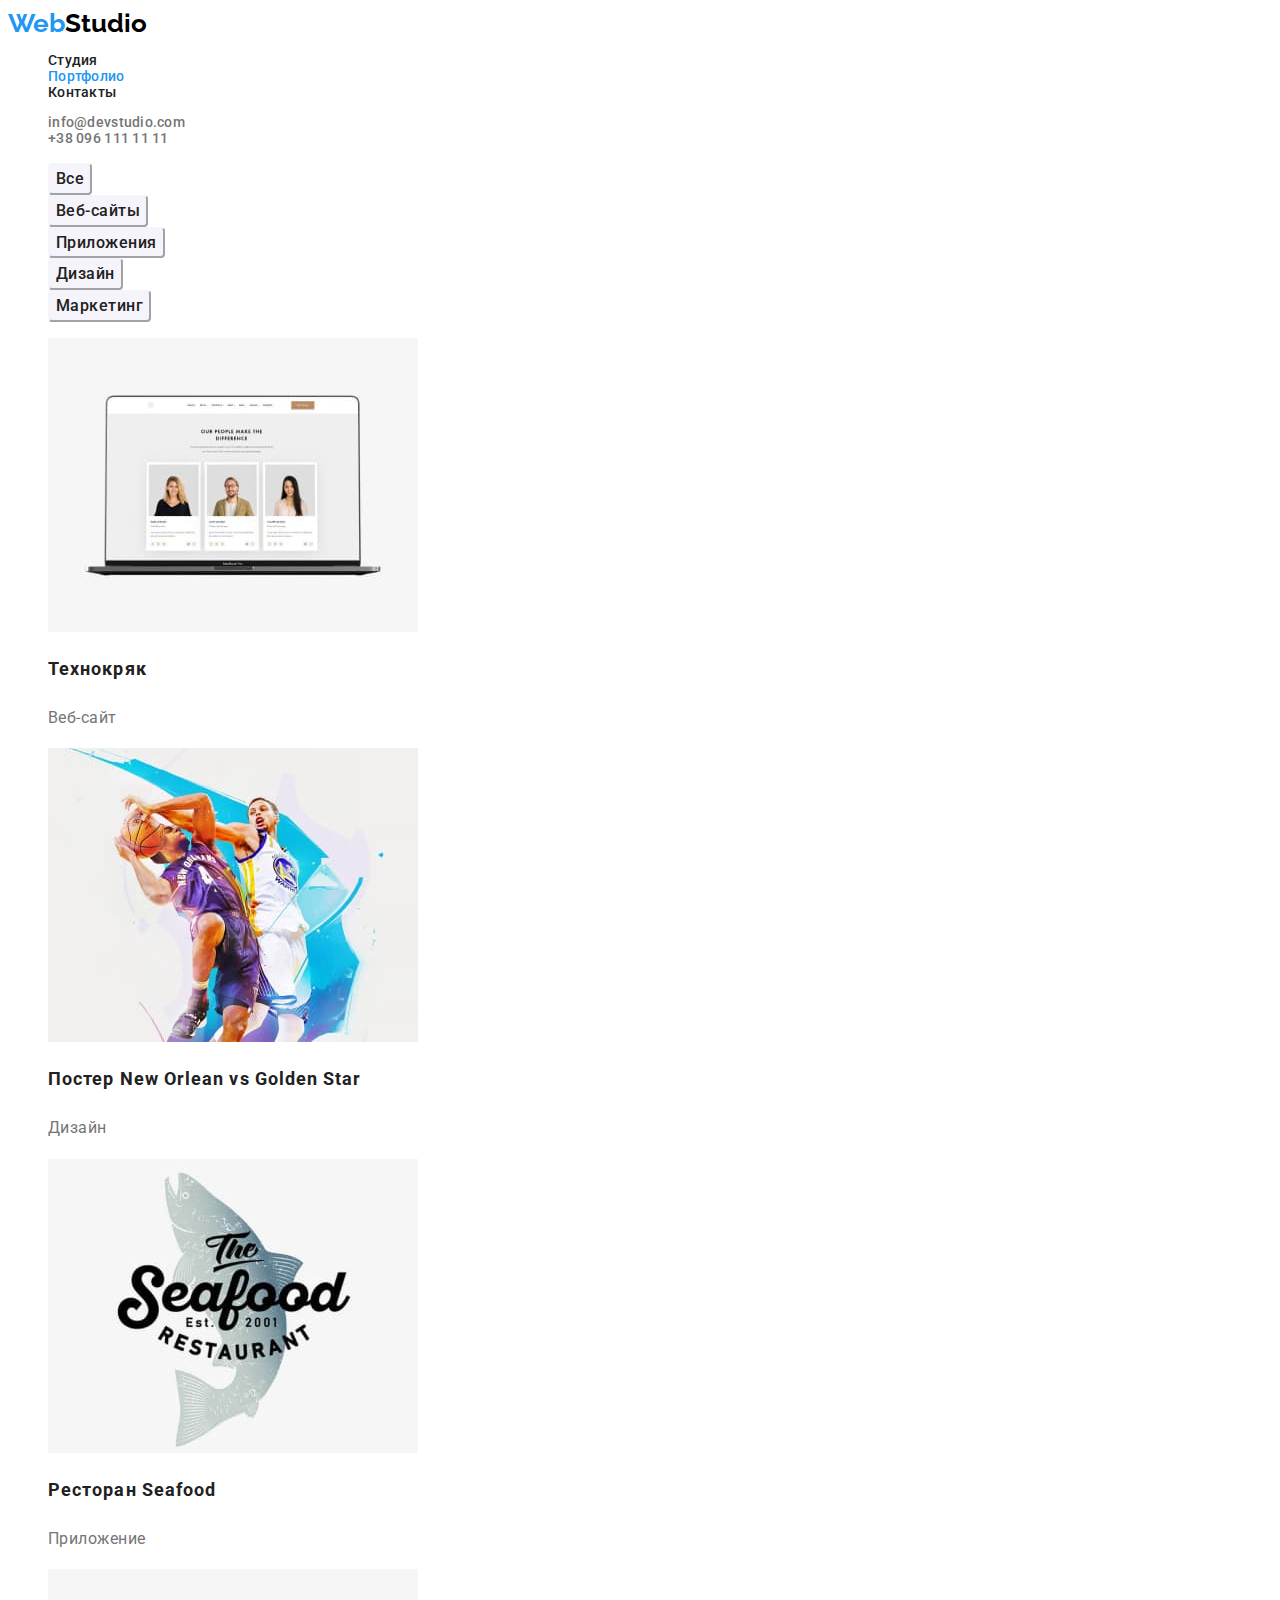
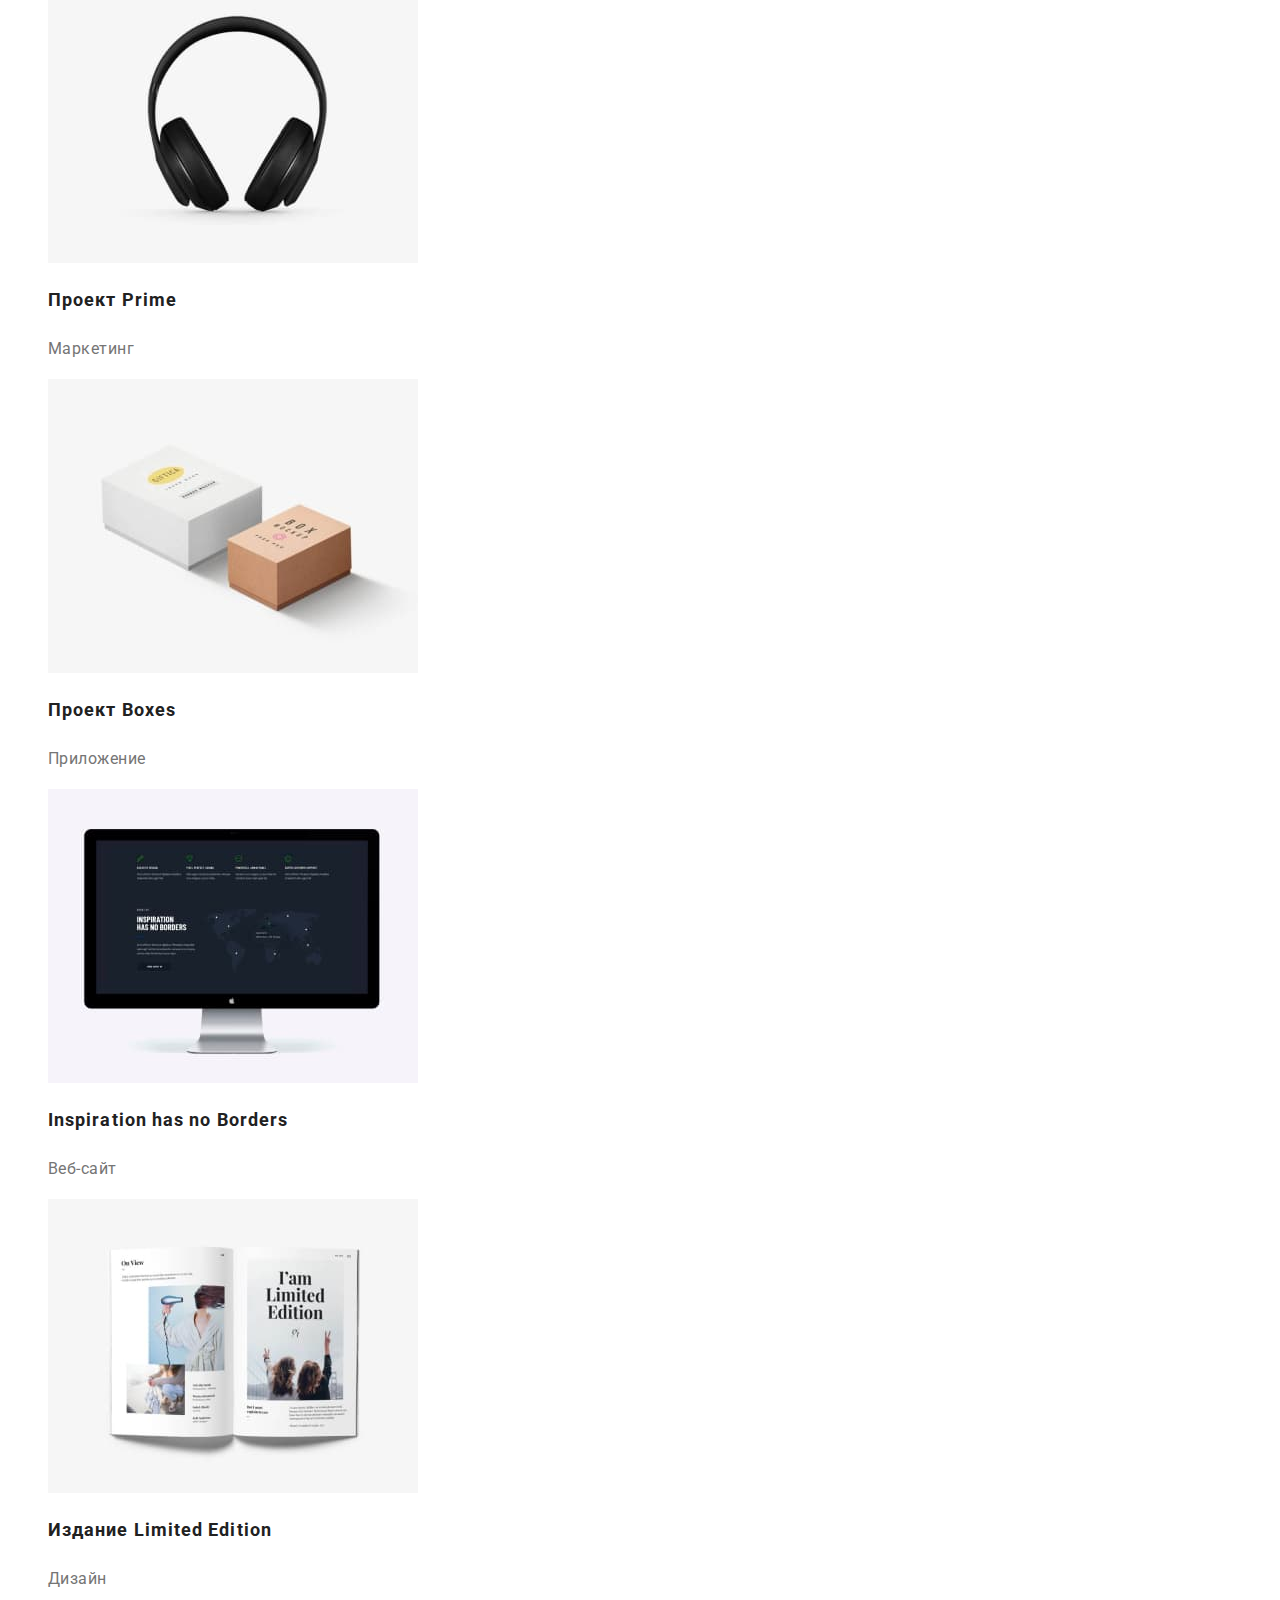
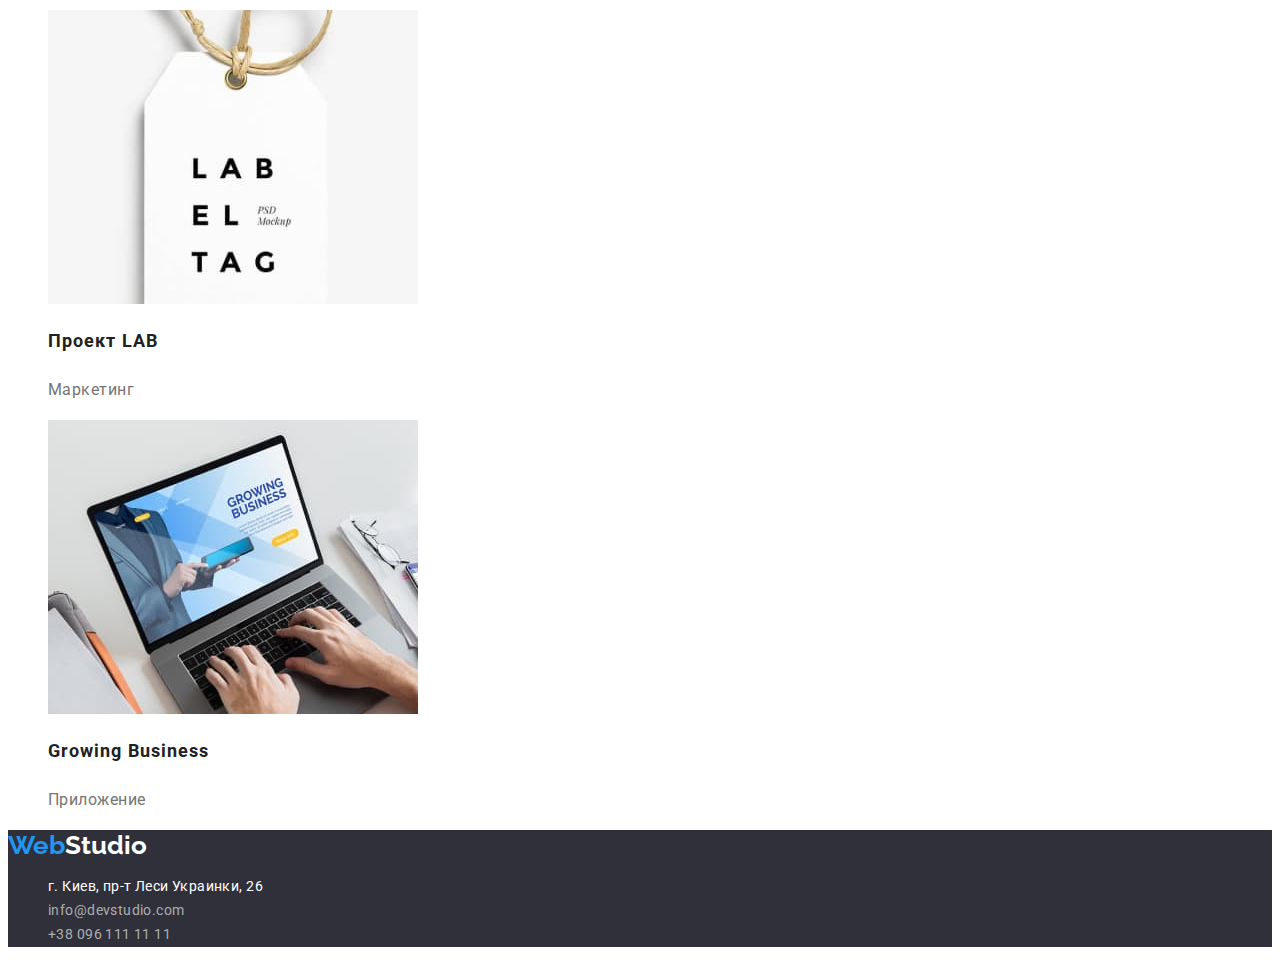
==== portfolio.html @ 6bfc83f3 "1" ====
<!DOCTYPE html>
<html lang="ru">
<head>
    <meta charset="UTF-8">
    <meta http-equiv="X-UA-Compatible" content="IE=edge">
    <meta name="viewport" content="width=device-width, initial-scale=1.0">
    <link rel="preconnect" href="https://fonts.googleapis.com">
    <link rel="preconnect" href="https://fonts.gstatic.com" crossorigin>
    <link href="https://fonts.googleapis.com/css2?family=Raleway:wght@700&family=Roboto:wght@400;500;700;900&display=swap" rel="stylesheet">
    <link rel="stylesheet" href="./css/styles.css"/>
    <title>Студия</title>
</head>
<body>
    <!--Сосздаем шапку-->
    <header class="header">
        <nav>
            <a class="logo logo-nav" lang="en" href="./index.html"><span class="logo-color">Web</span>Studio </a>
            <ul class="menu-nav">
                <li class="list"> <a class="link-menu-nav link" href="./index.html">Студия</a></li>
                <li class="list"> <a class="link-menu-nav link active" href="./portfolio.html">Портфолио</a></li>
                <li class="list"> <a class="link-menu-nav link" href="">Контакты</a></li>
            </ul>
        </nav>
        <ul class="mail-tel-header">
            <li class="list"><a class="link-mth link" href="mailto:info@devstudio.com">info@devstudio.com</a></li>
            <li class="list"><a class="link-mth link" href="tel:+380961111111">+38 096 111 11 11</a></li>
        </ul>  
    </header>

    <!--Основная часть-->
    <main>
        <section>
            <ul>
                <li class="list">
                    <button class="button" type="button">Все</button>
                </li>
                <li class="list">
                    <button class="button" type="button">Веб-сайты</button>
                </li>
                <li class="list">
                    <button class="button" type="button">Приложения</button>
                </li>
                <li class="list">
                    <button class="button" type="button">Дизайн</button>
                </li>
                <li class="list">
                    <button class="button" type="button">Маркетинг</button>
                </li>
            </ul>
            <h1 hidden>Портфолио</h1>
            <ul>
                <li class="list">
                    <img src="./images/img_1.jpg" alt="Игорь дизайнер" width="370">
                    <h2 class="title-portfolio-list">
                        Технокряк
                    </h2>
                    <p class="description">
                        Веб-сайт
                    </p>
                </li>
                <li class="list">
                    <img src="./images/img_2.jpg" alt="Игорь дизайнер" width="370">
                    <h2 class="title-portfolio-list">
                        Постер New Orlean vs Golden Star
                    </h2>
                    <p class="description">
                        Дизайн
                    </p>
                </li>
                <li class="list">
                    <img src="./images/img_3.jpg" alt="Игорь дизайнер" width="370">
                    <h2 class="title-portfolio-list">
                        Ресторан Seafood
                    </h2>
                    <p class="description">
                        Приложение
                    </p>
                </li>
                <li class="list">
                    <img src="./images/img_4.jpg" alt="Игорь дизайнер" width="370">
                    <h2 class="title-portfolio-list">
                        Проект Prime
                    </h2>
                    <p class="description">
                        Маркетинг
                    </p>
                </li>
                <li class="list">
                    <img src="./images/img_5.jpg" alt="Игорь дизайнер" width="370">
                    <h2 class="title-portfolio-list">
                        Проект Boxes
                    </h2>
                    <p class="description">
                        Приложение
                    </p>
                </li>
                <li class="list">
                    <img src="./images/img_6.jpg" alt="Игорь дизайнер" width="370">
                    <h2 class="title-portfolio-list">
                        Inspiration has no Borders
                    </h2>
                    <p class="description">
                        Веб-сайт
                    </p>
                </li>
                <li class="list">
                    <img src="./images/img_7.jpg" alt="Игорь дизайнер" width="370">
                    <h2 class="title-portfolio-list">
                        Издание Limited Edition
                    </h2>
                    <p class="description">
                        Дизайн
                    </p>
                </li>
                <li class="list">
                    <img src="./images/img_8.jpg" alt="Игорь дизайнер" width="370">
                    <h2 class="title-portfolio-list">
                        Проект LAB
                    </h2>
                    <p class="description">
                        Маркетинг
                    </p>
                </li>
                <li class="list">
                    <img src="./images/img_9.jpg" alt="Игорь дизайнер" width="370">
                    <h2 class="title-portfolio-list">
                        Growing Business
                    </h2>
                    <p class="description">
                        Приложение
                    </p>
                </li>
            </ul>
        </section>
    </main>

    <!--Подвал-->
    <footer class="footer">
        <a class="logo logo-footer" lang="en" href="./index.html"><span class="logo-color">Web</span>Studio </a>
        <address class="adress">
            <ul>
                <li class="list"><a class="link" href="https://goo.gl/maps/QvZ3WTDbZdHb9SWs6" target="_blank">г. Киев, пр-т Леси Украинки, 26</a></li>
                <li class="list footer-mail-tel"><a class="link" href="mailto:info@devstudio.com">info@devstudio.com</a></li>
                <li class="list footer-mail-tel"><a class="link" href="tel:+380961111111">+38 096 111 11 11</a></li>
            </ul>
        </address>
    </footer>
    
</body>
</html>
---- css/styles.css ----
:root{
    --text-color: #757575;
    --background-color:#F5F4FA;
    --header-background-color:#FFFFFF;
    --hero-background-color:#2F303A;
    --footer-background-color:#2F303A;
    --title-text-color: #212121;
    --name-text-color: #212121;
    --logo-blue-color:#2196F3;
    --logo-black-color:#000000;
    --logo-white-color: #ffffff;
    --active-color:#2196F3;
    --background-button-color-blue: #2196F3;
    --background-button-color: #F5F4FA;
    --text-button-color: #ffffff;
    --text-footer-color: #ffffff;
    --text-footer-tel-mail-color: #ffffff9c;

    --main-font: Roboto, sans-serif;
    --logo-font: Raleway, sans-serif;
}

body{
    font-family: var(--main-font, 'Verdana', sans-serif);
  /*----------------------------------------*/
    color: var(--text-color, black);
}


.link{
    color: inherit;
    text-decoration: none;
}   
.list{
    list-style: none;  
}
.logo{
    font-family: var(--logo-font, sans-serif);
    font-weight: 700;
    font-size: 26px;
    line-height: 1.19;
    letter-spacing: 0.03;
    text-decoration: none;
}
.logo-color{
    color: var(--logo-blue-color, blue);
}
.container{
    margin:0 auto;
    width: 1200px;
    
}
/*---------------HEADER------------------------------------------*/

.logo-nav{
    color: var(--logo-black-color, black);
}
.menu-nav{
    font-family: var(--main-font, sans-serif); 
    font-weight: 500;
    font-size: 14px;
    line-height: 1.14;
    letter-spacing: 0.02em;
    color: var(--title-text-color, black);
}
.mail-tel-header{
    font-family: var(--main-font, sans-serif);
    font-weight: 500;
    font-size: 14px;
    line-height: 1.14;
    letter-spacing: 0.02em;
}
.link-menu-nav:hover,
.link-menu-nav:focus{
    color: var(--active-color, blue);
}
.link-mth:hover{
    color: var(--active-color, blue);
}
.active{
    color: var(--active-color, blue);
}

/*---------------HEADER------------------------------------------*/


/*---------------MAIN-INDEX-----------------------------------------*/
.hero{
    background-color: var(--hero-background-color);
}
.title-hero{
    font-family: var(--main-font, sans-serif);
    font-style: normal;
    font-weight: 900;
    font-size: 44px;
    line-height: 1.36;
    letter-spacing: 0.06em;
    text-transform: uppercase;
    color: var(--logo-white-color, white);
}
.button-hero{
    font-family: var(--main-font, sans-serif);
    font-style: normal;
    font-weight:700;
    font-size: 16px;
    line-height:1.87;
    letter-spacing: 0.06em;
    background-color: var(--background-button-color-blue, blue);
    color: var(--text-button-color, white);
    border-color:  var(--background-button-color-blue, blue);
    border-radius: 4px;
    cursor:pointer;
}
.title-about-uns{
    font-family: var(--main-font, sans-serif);
    font-style: normal;
    font-size: 14px;
    font-height: 1.14;
    letter-spacing: 0.03em;
    text-transform: uppercase;
    color:var(--title-text-color, black);
}
.text-about-uns{
    font-family:var(--main-font,sans-serif);
    font-size: 14px;
    line-height: 1.71;
    letter-spacing: 0.03em;
}
.title-services{
    font-family: var(--main-font, sans-serif);
    font-style: normal;
    font-size: 36px;
    line-height:1.16;
    letter-spacing: 0.03em;
    color:var(--title-text-color, black);
}
.our-team{
    background:var(--background-color, grey);
}
.title-our-team{
    font-family: var(--main-font, sans-serif);
    font-style: normal;
    font-size: 36px;
    line-height: 1.16;
    letter-spacing: 0.03em;
    color:var(--title-text-color, black);
}
.specialist-name{
    font-family: var(--main-font, sans-serif);
    font-style: normal;
    font-weight: 500;
    font-size: 16px;
    line-height: 1.18;
    letter-spacing: 0.03em;
    color:var(--name-text-color, black);
}
.specialist{
    font-family:  var(--main-font, sans-serif);
    font-size: 16px;
    line-height: 1.18;
    letter-spacing: 0.03em;
}
/*---------------MAIN-INDEX--------------------------------------*/


/*---------------MAIN-PORTFOLIO----------------------------------*/
.button{
    font-family:var(--main-font,sans-serif);
    font-style:normal;
    font-weight:500;
    font-size:16px;
    line-height:1.62;
    letter-spacing:0.03em;
    color:var(--title-text-color,black);
    background-color:var(--background-button-color, grey);
    border-color: var(--background-button-color, grey);
    border-radius: 4px;
    cursor:pointer;
}
.button:hover,
.button:focus{
    background-color:var(--active-color, blue);
    color:var(--text-button-color,white);
    border-color:var(--active-color, blue);
}
.title-portfolio-list{
    font-family:var(--main-font,sans-serif);
    font-style: normal;
    font-size: 18px;
    line-height: 2;
    letter-spacing: 0.06em;
    color: var(--title-text-color, black);
}
.description{
    font-family:var(--main-font,sans-serif);
    font-size: 16px;
    line-height: 1.83;
    letter-spacing: 0.03em;
}

/*---------------MAIN-PORTFOLIO----------------------------------*/
 

/*---------------FOOTER------------------------------------------*/
.footer{
    background-color: var(--footer-background-color);
}
.logo-footer{
    color: var(--logo-white-color, white);
}
.adress{
    font-family:  var(--main-font, sans-serif);
    font-style: normal;
    font-weight: 400;
    font-size: 14px;
    line-height: 1.71;
    letter-spacing: 0.03em;
    color:var(--text-footer-color, white);
}
.footer-mail-tel{
    color: var(--text-footer-tel-mail-color);
}
.footer-mail-tel:hover{
    color: var(--active-color, blue);
}
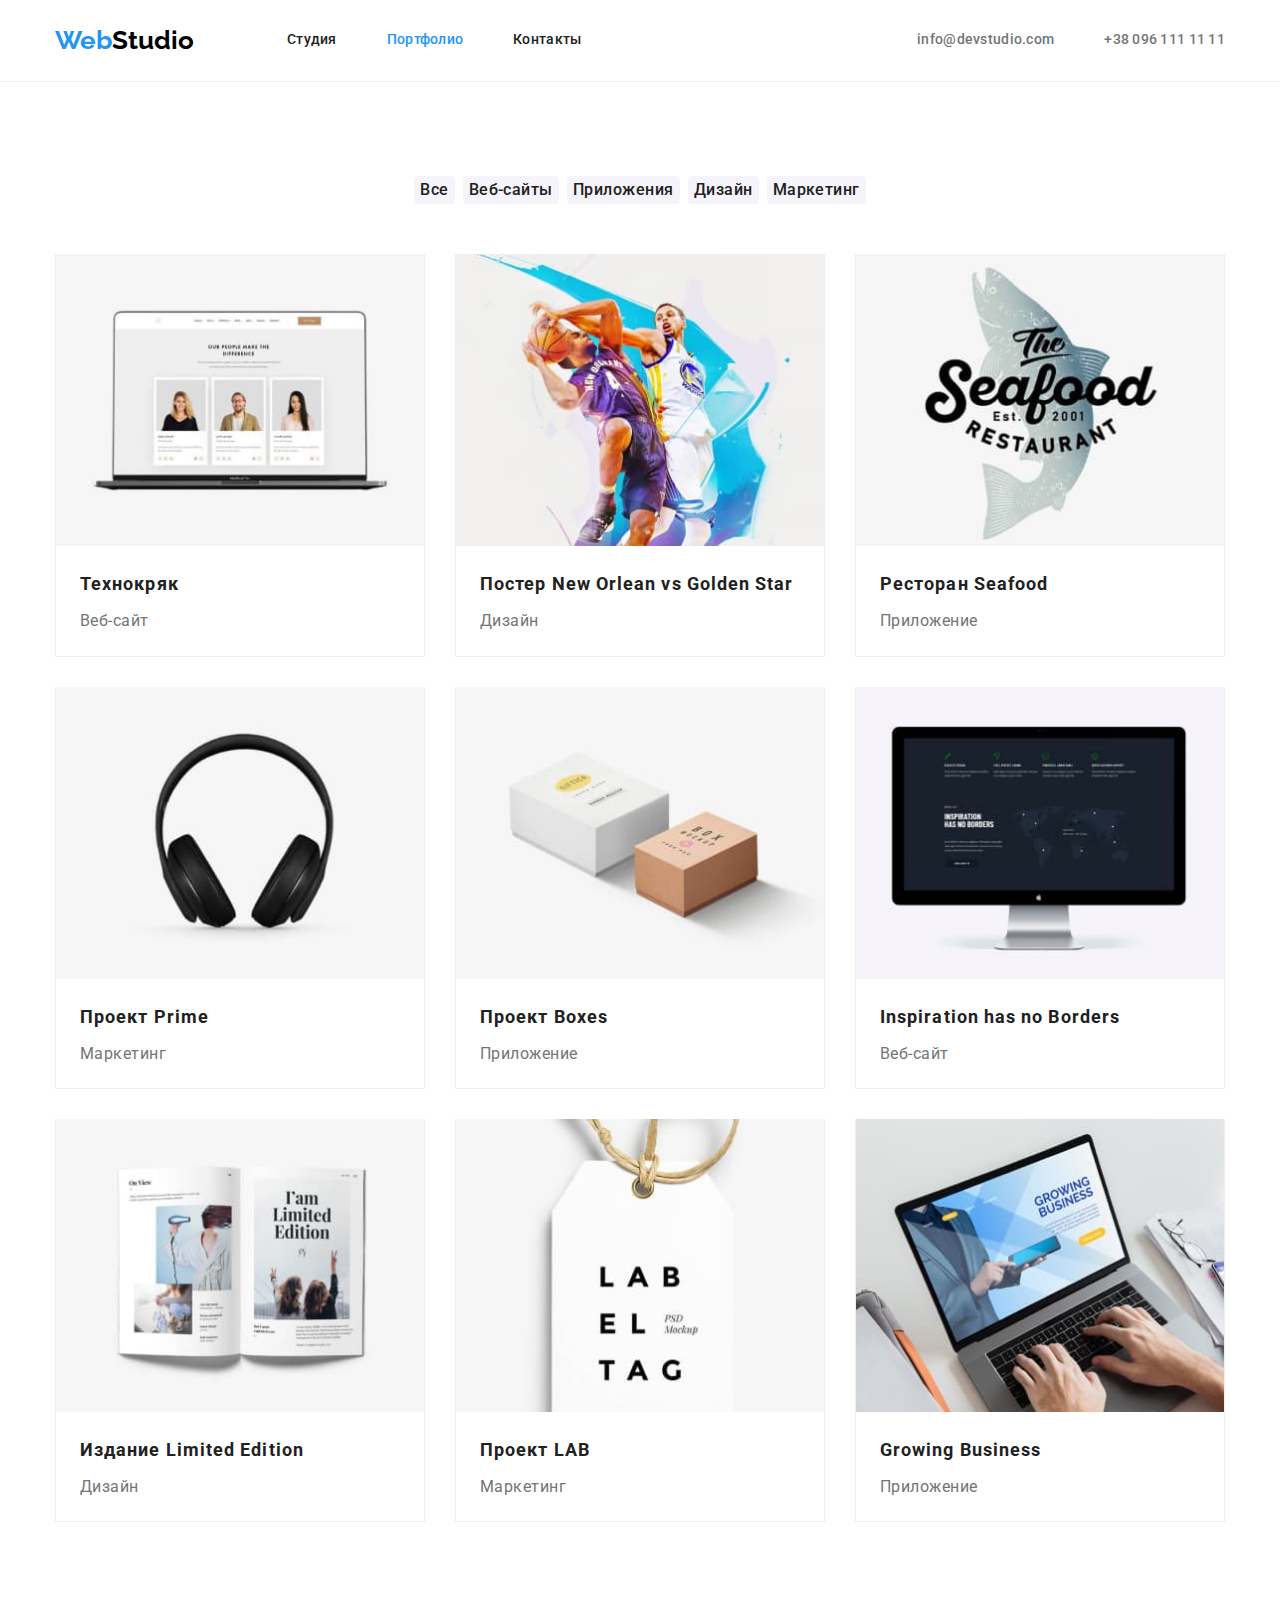
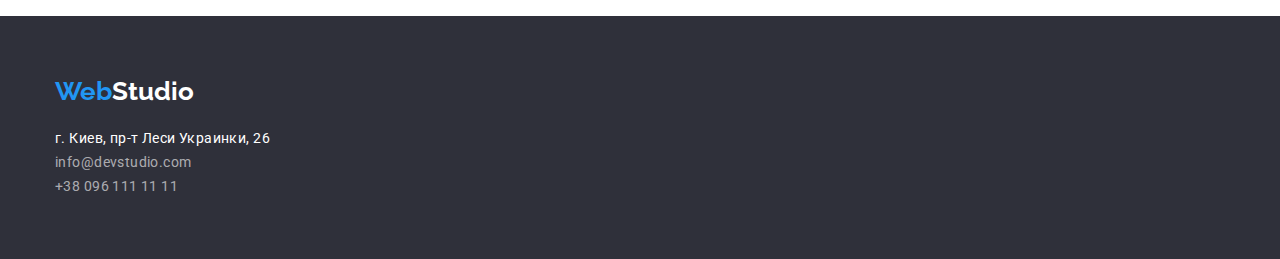
==== commit 4789bab6: "finish" ====
--- a/portfolio.html
+++ b/portfolio.html
@@ -6,6 +6,7 @@
     <meta name="viewport" content="width=device-width, initial-scale=1.0">
     <link rel="preconnect" href="https://fonts.googleapis.com">
     <link rel="preconnect" href="https://fonts.gstatic.com" crossorigin>
+    <link rel="stylesheet" href="./css/modern-normalize.css">
     <link href="https://fonts.googleapis.com/css2?family=Raleway:wght@700&family=Roboto:wght@400;500;700;900&display=swap" rel="stylesheet">
     <link rel="stylesheet" href="./css/styles.css"/>
     <title>Студия</title>
@@ -13,137 +14,161 @@
 <body>
     <!--Сосздаем шапку-->
     <header class="header">
-        <nav>
-            <a class="logo logo-nav" lang="en" href="./index.html"><span class="logo-color">Web</span>Studio </a>
-            <ul class="menu-nav">
-                <li class="list"> <a class="link-menu-nav link" href="./index.html">Студия</a></li>
-                <li class="list"> <a class="link-menu-nav link active" href="./portfolio.html">Портфолио</a></li>
-                <li class="list"> <a class="link-menu-nav link" href="">Контакты</a></li>
+        <div class="container header-container">
+            <nav class="navigation">
+                <a class="logo logo-nav" lang="en" href="./index.html"><span class="logo-color">Web</span>Studio </a>
+                <ul class="menu-nav list">
+                    <li class="header-nav-item"> <a class="link-menu-nav link" href="./index.html">Студия</a></li>
+                    <li class="header-nav-item"> <a class="link-menu-nav link active" href="./portfolio.html">Портфолио</a></li>
+                    <li class="header-nav-item"> <a class="link-menu-nav link" href="#contact">Контакты</a></li>
+                </ul>
+            </nav>
+            <ul class="mail-tel-header list">
+                <li class="header-item"><a class="link-mth link" href="mailto:info@devstudio.com">info@devstudio.com</a></li>
+                <li class="header-item"><a class="link-mth link" href="tel:+380961111111">+38 096 111 11 11</a></li>
             </ul>
-        </nav>
-        <ul class="mail-tel-header">
-            <li class="list"><a class="link-mth link" href="mailto:info@devstudio.com">info@devstudio.com</a></li>
-            <li class="list"><a class="link-mth link" href="tel:+380961111111">+38 096 111 11 11</a></li>
-        </ul>  
+        </div>  
     </header>
 
     <!--Основная часть-->
     <main>
-        <section>
-            <ul>
-                <li class="list">
-                    <button class="button" type="button">Все</button>
-                </li>
-                <li class="list">
-                    <button class="button" type="button">Веб-сайты</button>
-                </li>
-                <li class="list">
-                    <button class="button" type="button">Приложения</button>
-                </li>
-                <li class="list">
-                    <button class="button" type="button">Дизайн</button>
-                </li>
-                <li class="list">
-                    <button class="button" type="button">Маркетинг</button>
-                </li>
-            </ul>
-            <h1 hidden>Портфолио</h1>
-            <ul>
-                <li class="list">
-                    <img src="./images/img_1.jpg" alt="Игорь дизайнер" width="370">
-                    <h2 class="title-portfolio-list">
-                        Технокряк
-                    </h2>
-                    <p class="description">
-                        Веб-сайт
-                    </p>
-                </li>
-                <li class="list">
-                    <img src="./images/img_2.jpg" alt="Игорь дизайнер" width="370">
-                    <h2 class="title-portfolio-list">
-                        Постер New Orlean vs Golden Star
-                    </h2>
-                    <p class="description">
-                        Дизайн
-                    </p>
-                </li>
-                <li class="list">
-                    <img src="./images/img_3.jpg" alt="Игорь дизайнер" width="370">
-                    <h2 class="title-portfolio-list">
-                        Ресторан Seafood
-                    </h2>
-                    <p class="description">
-                        Приложение
-                    </p>
-                </li>
-                <li class="list">
-                    <img src="./images/img_4.jpg" alt="Игорь дизайнер" width="370">
-                    <h2 class="title-portfolio-list">
-                        Проект Prime
-                    </h2>
-                    <p class="description">
-                        Маркетинг
-                    </p>
-                </li>
-                <li class="list">
-                    <img src="./images/img_5.jpg" alt="Игорь дизайнер" width="370">
-                    <h2 class="title-portfolio-list">
-                        Проект Boxes
-                    </h2>
-                    <p class="description">
-                        Приложение
-                    </p>
-                </li>
-                <li class="list">
-                    <img src="./images/img_6.jpg" alt="Игорь дизайнер" width="370">
-                    <h2 class="title-portfolio-list">
-                        Inspiration has no Borders
-                    </h2>
-                    <p class="description">
-                        Веб-сайт
-                    </p>
-                </li>
-                <li class="list">
-                    <img src="./images/img_7.jpg" alt="Игорь дизайнер" width="370">
-                    <h2 class="title-portfolio-list">
-                        Издание Limited Edition
-                    </h2>
-                    <p class="description">
-                        Дизайн
-                    </p>
-                </li>
-                <li class="list">
-                    <img src="./images/img_8.jpg" alt="Игорь дизайнер" width="370">
-                    <h2 class="title-portfolio-list">
-                        Проект LAB
-                    </h2>
-                    <p class="description">
-                        Маркетинг
-                    </p>
-                </li>
-                <li class="list">
-                    <img src="./images/img_9.jpg" alt="Игорь дизайнер" width="370">
-                    <h2 class="title-portfolio-list">
-                        Growing Business
-                    </h2>
-                    <p class="description">
-                        Приложение
-                    </p>
-                </li>
-            </ul>
+        <section class="portfolio">
+            <div class="container">
+                <ul class="btn-list list">
+                    <li class="btn">
+                        <button class="button" type="button">Все</button>
+                    </li>
+                    <li class="btn">
+                        <button class="button" type="button">Веб-сайты</button>
+                    </li>
+                    <li class="btn">
+                        <button class="button" type="button">Приложения</button>
+                    </li>
+                    <li class="btn">
+                        <button class="button" type="button">Дизайн</button>
+                    </li>
+                    <li class="btn">
+                        <button class="button" type="button">Маркетинг</button>
+                    </li>
+                </ul>
+                <h1 hidden>Портфолио</h1>
+                <ul class="portfolio-list list">
+                    <li class="portfolio-list-item">
+                        <img src="./images/img_1.jpg" alt="Игорь дизайнер" width="370">
+                        <div class="thumb-portfolio">
+                            <h2 class="title-portfolio-list">
+                                Технокряк
+                            </h2>
+                            <p class="description">
+                                Веб-сайт
+                            </p>
+                        </div>
+                    </li>
+                    <li class="portfolio-list-item">
+                        <img src="./images/img_2.jpg" alt="Игорь дизайнер" width="370">
+                        <div class="thumb-portfolio">
+                            <h2 class="title-portfolio-list">
+                                Постер New Orlean vs Golden Star
+                            </h2>
+                            <p class="description">
+                                Дизайн
+                            </p>
+                        </div>
+                    </li>
+                    <li class="portfolio-list-item">
+                        <img src="./images/img_3.jpg" alt="Игорь дизайнер" width="370">
+                        <div class="thumb-portfolio">
+                            <h2 class="title-portfolio-list">
+                                Ресторан Seafood
+                            </h2>
+                            <p class="description">
+                                Приложение
+                            </p>
+                        </div>
+                    </li>
+                    <li class="portfolio-list-item">
+                        <img src="./images/img_4.jpg" alt="Игорь дизайнер" width="370">
+                        <div class="thumb-portfolio">
+                            <h2 class="title-portfolio-list">
+                                Проект Prime
+                            </h2>
+                            <p class="description">
+                                Маркетинг
+                            </p>
+                        </div>
+                    </li>
+                    <li class="portfolio-list-item">
+                        <img src="./images/img_5.jpg" alt="Игорь дизайнер" width="370">
+                        <div class="thumb-portfolio">
+                            <h2 class="title-portfolio-list">
+                                Проект Boxes
+                            </h2>
+                            <p class="description">
+                                Приложение
+                            </p>
+                        </div>
+                    </li>
+                    <li class="portfolio-list-item">
+                        <img src="./images/img_6.jpg" alt="Игорь дизайнер" width="370">
+                        <div class="thumb-portfolio">
+                            <h2 class="title-portfolio-list">
+                                Inspiration has no Borders
+                            </h2>
+                            <p class="description">
+                                Веб-сайт
+                            </p>
+                        </div>
+                    </li>
+                    <li class="portfolio-list-item">
+                        <img src="./images/img_7.jpg" alt="Игорь дизайнер" width="370">
+                        <div class="thumb-portfolio">
+                            <h2 class="title-portfolio-list">
+                                Издание Limited Edition
+                            </h2>
+                            <p class="description">
+                                Дизайн
+                            </p>
+                        </div>
+                    </li>
+                    <li class="portfolio-list-item">
+                        <img src="./images/img_8.jpg" alt="Игорь дизайнер" width="370">
+                        <div class="thumb-portfolio">
+                            <h2 class="title-portfolio-list">
+                                Проект LAB
+                            </h2>
+                            <p class="description">
+                                Маркетинг
+                            </p>
+                        </div>
+                    </li>
+                    <li class="portfolio-list-item">
+                        <img src="./images/img_9.jpg" alt="Игорь дизайнер" width="370">
+                        <div class="thumb-portfolio">
+                            <h2 class="title-portfolio-list">
+                                Growing Business
+                            </h2>
+                            <p class="description">
+                                Приложение
+                            </p>
+                        </div>
+                    </li>
+                </ul>
+            </div>
         </section>
     </main>
 
     <!--Подвал-->
     <footer class="footer">
-        <a class="logo logo-footer" lang="en" href="./index.html"><span class="logo-color">Web</span>Studio </a>
-        <address class="adress">
-            <ul>
-                <li class="list"><a class="link" href="https://goo.gl/maps/QvZ3WTDbZdHb9SWs6" target="_blank">г. Киев, пр-т Леси Украинки, 26</a></li>
-                <li class="list footer-mail-tel"><a class="link" href="mailto:info@devstudio.com">info@devstudio.com</a></li>
-                <li class="list footer-mail-tel"><a class="link" href="tel:+380961111111">+38 096 111 11 11</a></li>
-            </ul>
-        </address>
+        <div class="container">
+            <a class="logo logo-footer" lang="en" href="./index.html"><span class="logo-color">Web</span>Studio </a>
+            <address class="adress">
+                <ul class="footer-list list" id="contact">
+                    <li class="footer-item"><a class="link" href="https://goo.gl/maps/QvZ3WTDbZdHb9SWs6" target="_blank">г. Киев, пр-т Леси Украинки, 26</a></li>
+                    <li class="footer-item footer-mail-tel"><a class="link" href="mailto:info@devstudio.com">info@devstudio.com</a></li>
+                    <li class="footer-item footer-mail-tel"><a class="link" href="tel:+380961111111">+38 096 111 11 11</a></li>
+                </ul>
+            </address>
+        </div>
     </footer>
     
 </body>
--- a/css/styles.css
+++ b/css/styles.css
@@ -2,6 +2,8 @@
     --text-color: #757575;
     --background-color:#F5F4FA;
     --header-background-color:#FFFFFF;
+    --header-border:#ECECEC;
+    --portfolio-border:#EEEEEE;
     --hero-background-color:#2F303A;
     --footer-background-color:#2F303A;
     --title-text-color: #212121;
@@ -25,8 +27,25 @@
   /*----------------------------------------*/
     color: var(--text-color, black);
 }
-
-
+h1,h2,h3,h4,h5,h6,p{
+    margin: 0;
+}
+ul{
+    margin: 0;
+    padding: 0;
+}
+img{
+    display: block;
+    height: auto;
+    max-width: 100%;
+}
+.container{
+   padding-left: 15px;
+   padding-right: 15px;
+    width: 1200px;
+    margin: 0 auto;
+    
+}
 .link{
     color: inherit;
     text-decoration: none;
@@ -41,26 +60,39 @@
     line-height: 1.19;
     letter-spacing: 0.03;
     text-decoration: none;
+    margin-right: 93px;
 }
 .logo-color{
     color: var(--logo-blue-color, blue);
 }
-.container{
-    margin:0 auto;
-    width: 1200px;
-    
-}
+
 /*---------------HEADER------------------------------------------*/
-
+.header{
+    padding: 25px 0;
+    border-bottom: var(--header-border) solid 1px;
+}
 .logo-nav{
     color: var(--logo-black-color, black);
 }
+.header-container{
+    display: flex;
+    align-items: center;
+}
+.navigation{
+    display: flex;
+    align-items: center;
+}
+.header-nav-item:not(:last-child){
+    margin-right: 50px;
+}
+
 .menu-nav{
     font-family: var(--main-font, sans-serif); 
     font-weight: 500;
     font-size: 14px;
     line-height: 1.14;
     letter-spacing: 0.02em;
+    display: flex;
     color: var(--title-text-color, black);
 }
 .mail-tel-header{
@@ -69,7 +101,13 @@
     font-size: 14px;
     line-height: 1.14;
     letter-spacing: 0.02em;
-}
+    display: flex;
+    margin-left: auto;
+}
+.header-item:not(:first-child){
+    margin-left: 50px;
+}
+
 .link-menu-nav:hover,
 .link-menu-nav:focus{
     color: var(--active-color, blue);
@@ -86,7 +124,13 @@
 
 /*---------------MAIN-INDEX-----------------------------------------*/
 .hero{
+    padding-top: 200px;
+    padding-bottom: 280px;
     background-color: var(--hero-background-color);
+}
+.hero-container{
+    display: flex;
+flex-direction: column;
 }
 .title-hero{
     font-family: var(--main-font, sans-serif);
@@ -97,6 +141,7 @@
     letter-spacing: 0.06em;
     text-transform: uppercase;
     color: var(--logo-white-color, white);
+text-align: center;
 }
 .button-hero{
     font-family: var(--main-font, sans-serif);
@@ -107,9 +152,16 @@
     letter-spacing: 0.06em;
     background-color: var(--background-button-color-blue, blue);
     color: var(--text-button-color, white);
-    border-color:  var(--background-button-color-blue, blue);
     border-radius: 4px;
     cursor:pointer;
+    width: 200px;
+align-self: center;
+margin-top: 30px;
+border: none;
+   
+}
+.about-uns{
+    padding: 94px 0;
 }
 .title-about-uns{
     font-family: var(--main-font, sans-serif);
@@ -125,6 +177,17 @@
     font-size: 14px;
     line-height: 1.71;
     letter-spacing: 0.03em;
+    margin-top: 10px;
+}
+.about-list{
+    display: flex;
+}
+.about-item:not(:last-child){
+    margin-right: 30px;
+}
+
+.services{
+    padding-bottom: 94px;
 }
 .title-services{
     font-family: var(--main-font, sans-serif);
@@ -132,9 +195,19 @@
     font-size: 36px;
     line-height:1.16;
     letter-spacing: 0.03em;
+    text-align: center;
     color:var(--title-text-color, black);
 }
+.services-list{
+    display: flex;
+    margin-top: 50px;
+}
+.services-item:not(:last-child){
+    margin-right: 30px;
+}
+
 .our-team{
+   padding: 94px 0 ;
     background:var(--background-color, grey);
 }
 .title-our-team{
@@ -143,7 +216,27 @@
     font-size: 36px;
     line-height: 1.16;
     letter-spacing: 0.03em;
+    text-align: center;
     color:var(--title-text-color, black);
+}
+.team-list{
+    display: flex;
+    margin-top: 50px;
+    text-align: center;
+       
+}
+.team-item{
+    border-right:var(--portfolio-border) 1px solid ;
+    border-left:var(--portfolio-border) 1px solid ;
+    border-bottom:var(--portfolio-border) 1px solid ;
+    border-radius: 0px 0px 4px 4px;
+    box-shadow: 0px 1px 3px rgba(0, 0, 0, 0.12), 0px 1px 1px rgba(0, 0, 0, 0.14), 0px 2px 1px rgba(0, 0, 0, 0.2);
+}
+.team-item:not(:last-child){
+    margin-right: 30px;
+}
+.thumb{
+    padding: 30px 0;
 }
 .specialist-name{
     font-family: var(--main-font, sans-serif);
@@ -159,11 +252,21 @@
     font-size: 16px;
     line-height: 1.18;
     letter-spacing: 0.03em;
+    margin-top: 10px;
 }
 /*---------------MAIN-INDEX--------------------------------------*/
 
 
 /*---------------MAIN-PORTFOLIO----------------------------------*/
+.portfolio{
+    padding: 94px 0;
+}
+.btn-list{
+    display: flex;
+    margin-bottom: 50px;
+    justify-content: center;
+    
+}
 .button{
     font-family:var(--main-font,sans-serif);
     font-style:normal;
@@ -173,15 +276,35 @@
     letter-spacing:0.03em;
     color:var(--title-text-color,black);
     background-color:var(--background-button-color, grey);
-    border-color: var(--background-button-color, grey);
+    border: none;
     border-radius: 4px;
     cursor:pointer;
+}
+.btn:not(:last-child){
+    margin-right: 8px;
 }
 .button:hover,
 .button:focus{
     background-color:var(--active-color, blue);
     color:var(--text-button-color,white);
-    border-color:var(--active-color, blue);
+   
+}
+.portfolio-list{
+    display: flex;
+    flex-wrap: wrap;
+    margin-left: -30px;
+    margin-top: -30px;
+}
+.portfolio-list-item{
+    border-right:var(--portfolio-border) 1px solid ;
+    border-left:var(--portfolio-border) 1px solid ;
+    border-bottom:var(--portfolio-border) 1px solid ;
+    flex-basis: calc(100% / 3 - 30px);
+    margin-left: 30px;
+    margin-top: 30px;
+}
+.thumb-portfolio{
+    padding: 20px 24px;
 }
 .title-portfolio-list{
     font-family:var(--main-font,sans-serif);
@@ -196,6 +319,7 @@
     font-size: 16px;
     line-height: 1.83;
     letter-spacing: 0.03em;
+    margin-top: 4px;
 }
 
 /*---------------MAIN-PORTFOLIO----------------------------------*/
@@ -203,8 +327,10 @@
 
 /*---------------FOOTER------------------------------------------*/
 .footer{
+   padding: 60px 0;
     background-color: var(--footer-background-color);
 }
+
 .logo-footer{
     color: var(--logo-white-color, white);
 }
@@ -216,10 +342,8 @@
     line-height: 1.71;
     letter-spacing: 0.03em;
     color:var(--text-footer-color, white);
+margin-top: 20px;
 }
 .footer-mail-tel{
     color: var(--text-footer-tel-mail-color);
 }
-.footer-mail-tel:hover{
-    color: var(--active-color, blue);
-}